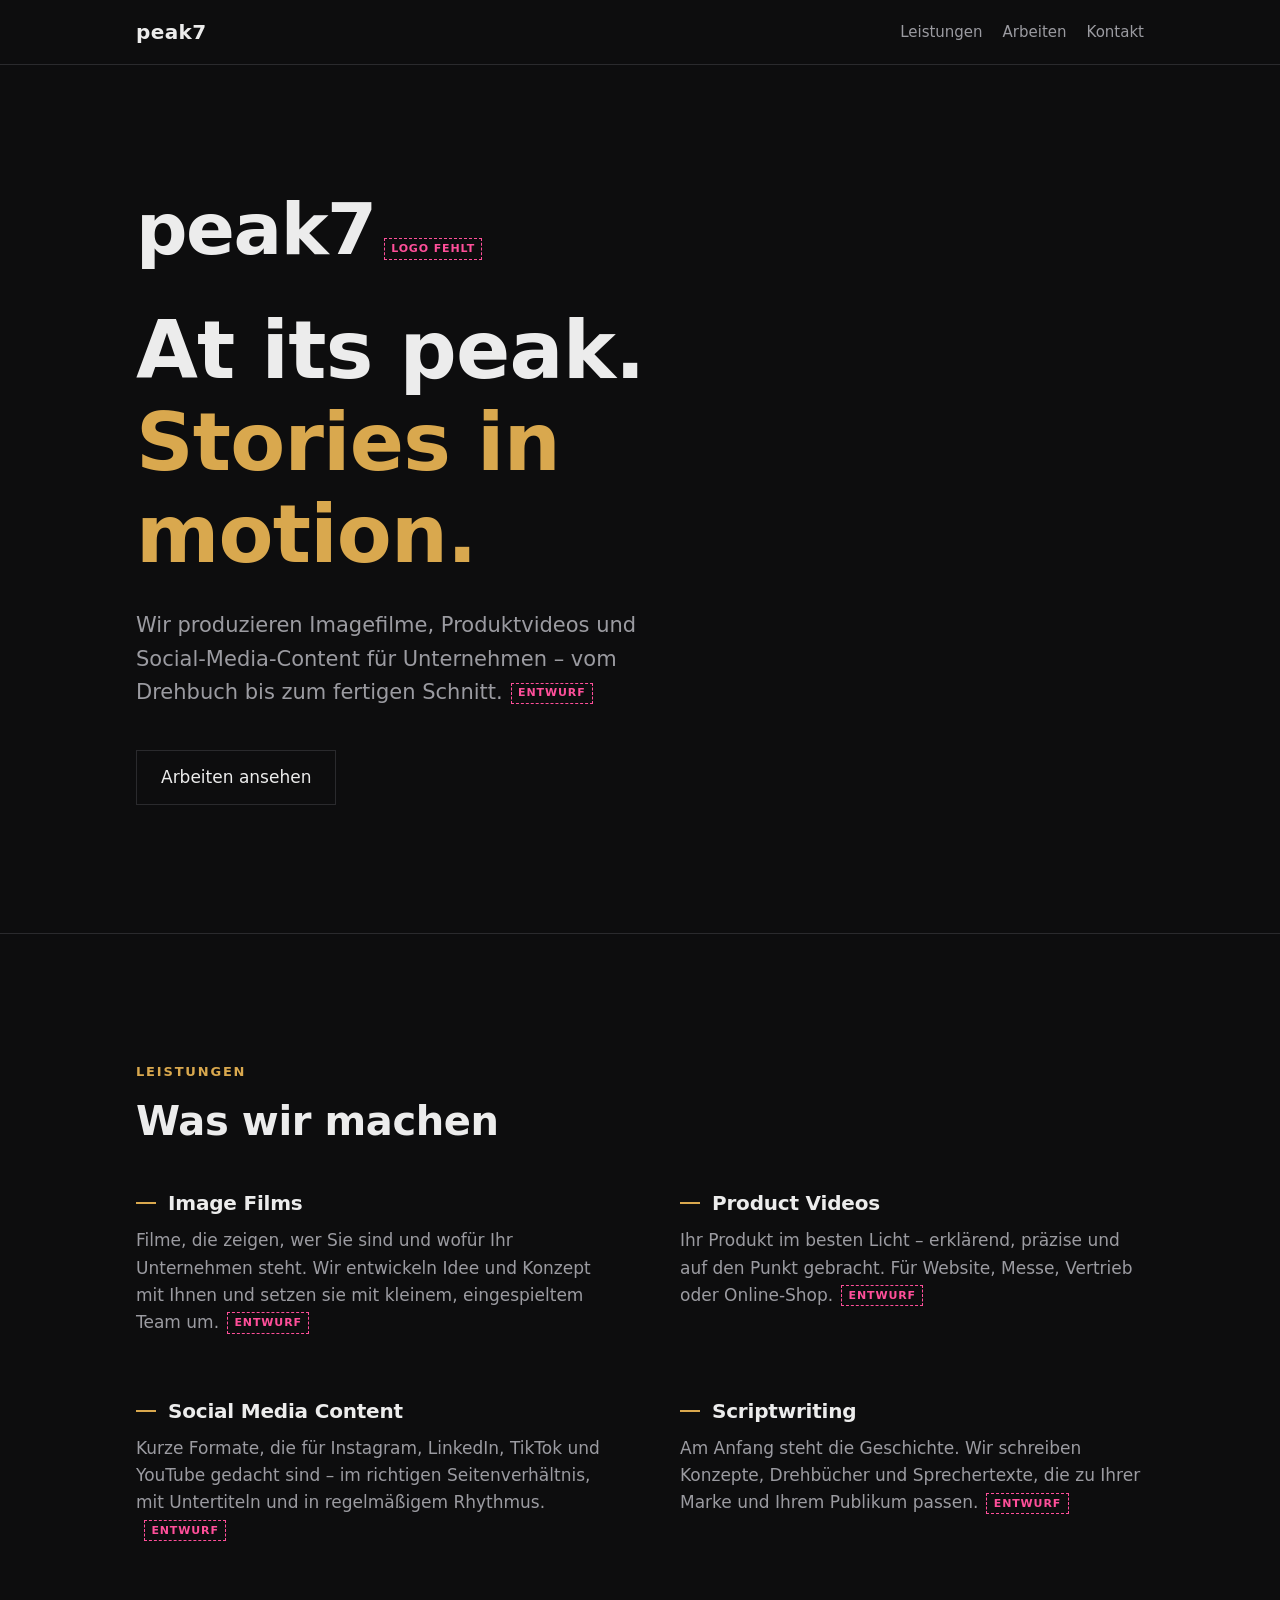
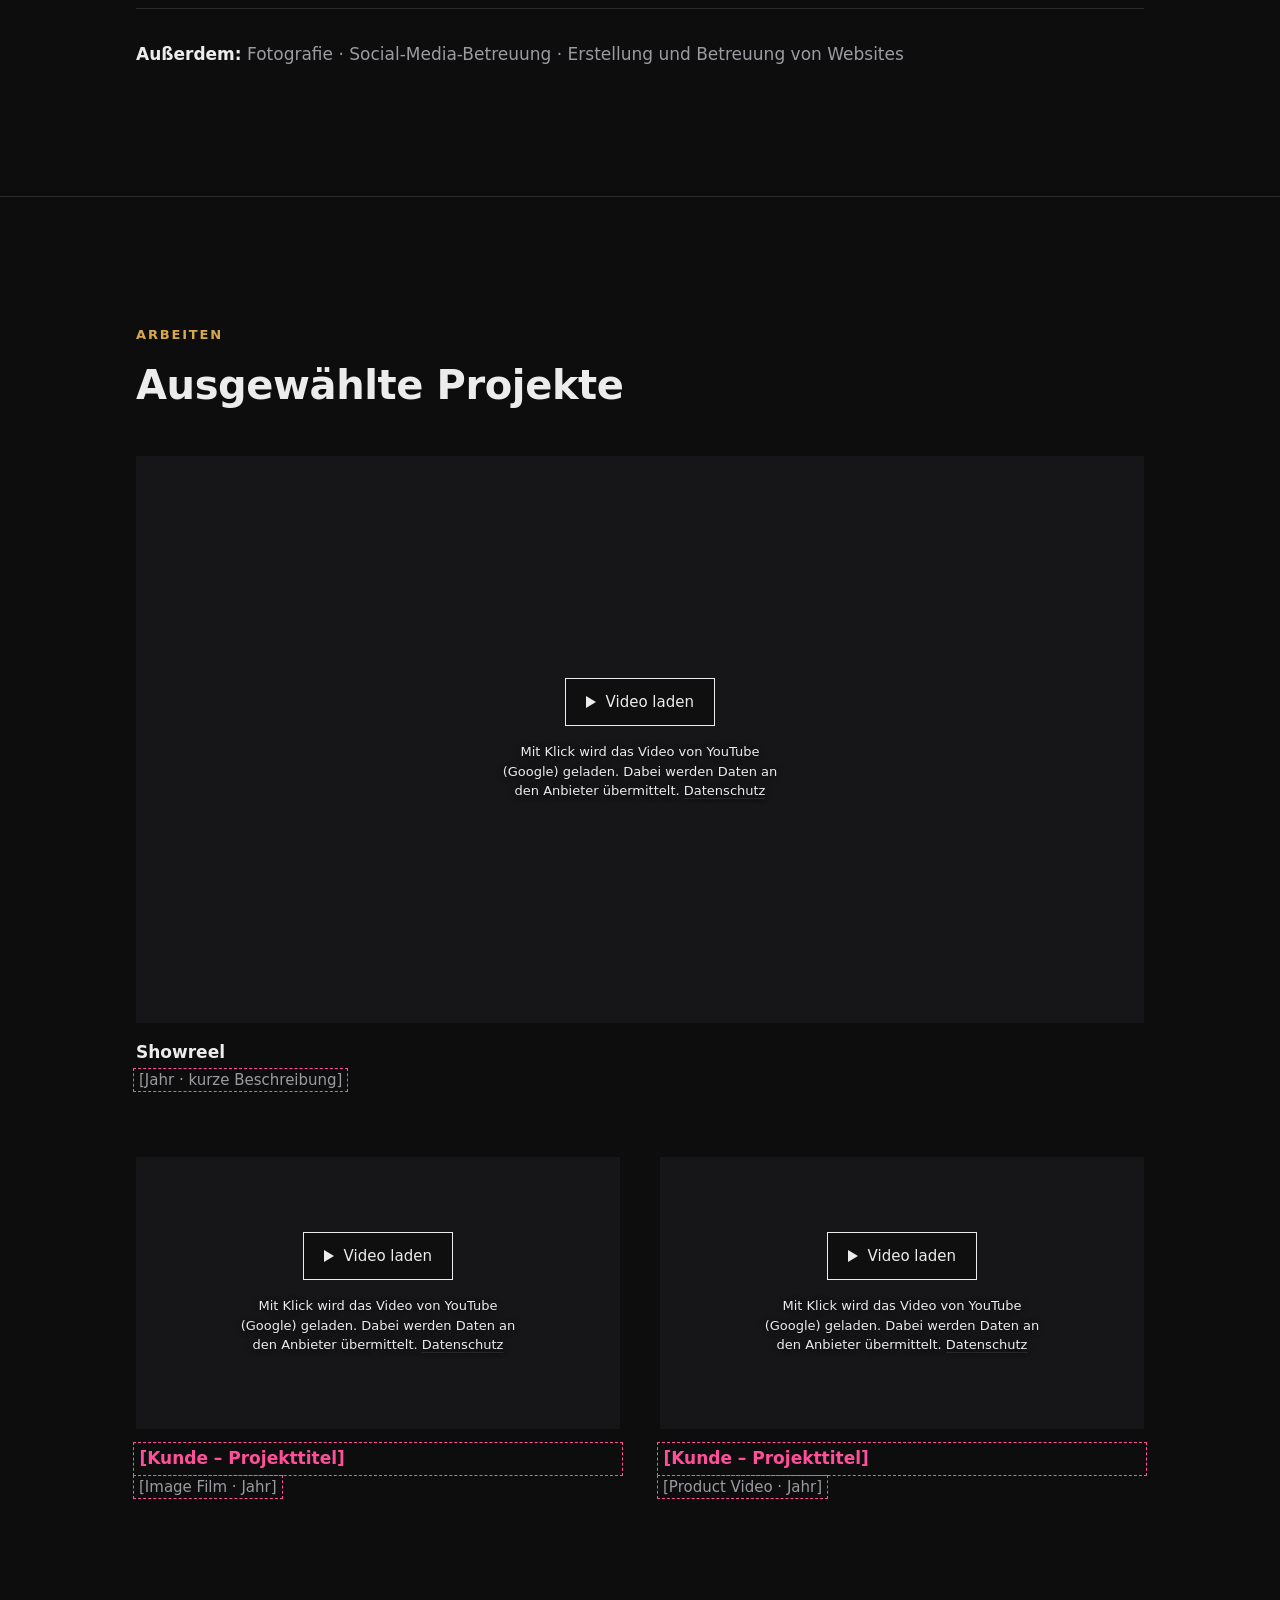
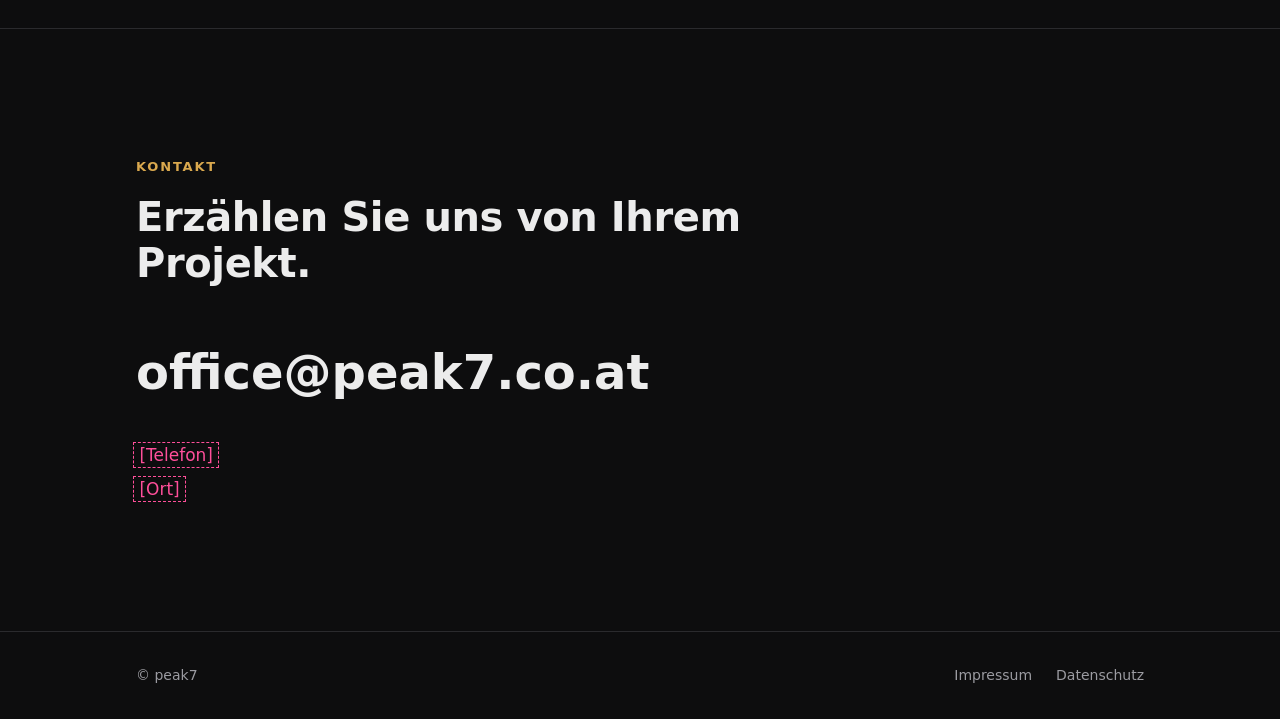
==== public/index.html @ b3eaf137 "Initiale Version der peak7-Website Statischer One-Pager (Hero, Leistungen, Arbeiten, Kontakt) mit Im" ====
<!doctype html>
<html lang="de-AT">
<head>
  <meta charset="utf-8">
  <meta name="viewport" content="width=device-width, initial-scale=1">
  <title>peak7 – Videoproduktion</title>
  <meta name="description" content="peak7 – Videoproduktion aus Österreich: Image Films, Product Videos, Social Media Content und Scriptwriting.">
  <link rel="icon" href="img/favicon.svg" type="image/svg+xml">
  <link rel="stylesheet" href="css/style.css">
  <script src="js/video.js" defer></script>
</head>
<body>
  <a class="skip" href="#inhalt">Zum Inhalt</a>

  <header class="site-header">
    <div class="wrap">
      <!-- Logo: sobald vorhanden, Text durch <img src="img/logo.svg" alt="peak7"> ersetzen -->
      <a class="wordmark" href="./">peak7</a>
      <nav class="nav" aria-label="Hauptnavigation">
        <a href="#leistungen">Leistungen</a>
        <a href="#arbeiten">Arbeiten</a>
        <a href="#kontakt">Kontakt</a>
      </nav>
    </div>
  </header>

  <main id="inhalt">

    <!-- 1. Hero -->
    <section class="hero">
      <div class="wrap">
        <div class="hero__logo">
          <!-- PLATZHALTER: <img src="img/logo.svg" alt="peak7" width="224" height="64"> -->
          <span class="hero__logo-text">peak7</span><span class="ph-tag">Logo fehlt</span>
        </div>
        <h1>At its peak. <span>Stories in motion.</span></h1>
        <p class="hero__lead">
          Wir produzieren Imagefilme, Produktvideos und Social-Media-Content für Unternehmen –
          vom Drehbuch bis zum fertigen Schnitt.<span class="ph-tag">Entwurf</span>
        </p>
        <a class="hero__cta" href="#arbeiten">Arbeiten ansehen</a>
      </div>
    </section>

    <!-- 2. Leistungen -->
    <section id="leistungen">
      <div class="wrap">
        <p class="eyebrow">Leistungen</p>
        <h2 class="section-title">Was wir machen</h2>

        <div class="services">
          <article class="service">
            <h3>Image Films</h3>
            <p>
              Filme, die zeigen, wer Sie sind und wofür Ihr Unternehmen steht. Wir entwickeln
              Idee und Konzept mit Ihnen und setzen sie mit kleinem, eingespieltem Team um.<span class="ph-tag">Entwurf</span>
            </p>
          </article>
          <article class="service">
            <h3>Product Videos</h3>
            <p>
              Ihr Produkt im besten Licht – erklärend, präzise und auf den Punkt gebracht.
              Für Website, Messe, Vertrieb oder Online-Shop.<span class="ph-tag">Entwurf</span>
            </p>
          </article>
          <article class="service">
            <h3>Social Media Content</h3>
            <p>
              Kurze Formate, die für Instagram, LinkedIn, TikTok und YouTube gedacht sind –
              im richtigen Seitenverhältnis, mit Untertiteln und in regelmäßigem Rhythmus.<span class="ph-tag">Entwurf</span>
            </p>
          </article>
          <article class="service">
            <h3>Scriptwriting</h3>
            <p>
              Am Anfang steht die Geschichte. Wir schreiben Konzepte, Drehbücher und Sprechertexte,
              die zu Ihrer Marke und Ihrem Publikum passen.<span class="ph-tag">Entwurf</span>
            </p>
          </article>
        </div>

        <p class="also">
          <strong>Außerdem:</strong> Fotografie · Social-Media-Betreuung · Erstellung und Betreuung von Websites
        </p>
      </div>
    </section>

    <!-- 3. Arbeiten
         Pro Video: data-provider="youtube" oder "vimeo", data-id = Video-ID.
         YouTube: https://www.youtube.com/watch?v=ID  → data-id="ID"
         Vimeo:   https://vimeo.com/123456789        → data-id="123456789"
                  nicht gelistet: vimeo.com/123456789/abcdef → zusätzlich data-hash="abcdef"
         Vorschaubild lokal ablegen (img/thumbs/…, 1280×720) und als <img> eintragen.
         Erst nach Klick auf „Video laden" wird eine Verbindung zu YouTube/Vimeo aufgebaut. -->
    <section id="arbeiten">
      <div class="wrap">
        <p class="eyebrow">Arbeiten</p>
        <h2 class="section-title">Ausgewählte Projekte</h2>

        <div class="works">
          <figure class="work">
            <div class="video" data-provider="youtube" data-id="" data-title="Showreel">
              <!-- <img src="img/thumbs/showreel.jpg" alt="" width="1280" height="720"> -->
            </div>
            <figcaption>
              <strong>Showreel</strong>
              <span class="ph">[Jahr · kurze Beschreibung]</span>
            </figcaption>
          </figure>

          <figure class="work">
            <div class="video" data-provider="youtube" data-id="" data-title="Projekt 2">
              <!-- <img src="img/thumbs/projekt-2.jpg" alt="" width="1280" height="720"> -->
            </div>
            <figcaption>
              <strong class="ph">[Kunde – Projekttitel]</strong>
              <span class="ph">[Image Film · Jahr]</span>
            </figcaption>
          </figure>

          <figure class="work">
            <div class="video" data-provider="youtube" data-id="" data-title="Projekt 3">
              <!-- <img src="img/thumbs/projekt-3.jpg" alt="" width="1280" height="720"> -->
            </div>
            <figcaption>
              <strong class="ph">[Kunde – Projekttitel]</strong>
              <span class="ph">[Product Video · Jahr]</span>
            </figcaption>
          </figure>
        </div>
      </div>
    </section>

    <!-- 4. Kontakt -->
    <section id="kontakt">
      <div class="wrap">
        <p class="eyebrow">Kontakt</p>
        <h2 class="section-title">Erzählen Sie uns von Ihrem Projekt.</h2>
        <a class="contact__mail" href="mailto:office@peak7.co.at">office@peak7.co.at</a>
        <ul class="contact__list">
          <!-- Telefon: href im Format tel:+43… ohne Leerzeichen -->
          <li><a class="ph" href="tel:">[Telefon]</a></li>
          <li><span class="ph">[Ort]</span></li>
        </ul>
      </div>
    </section>

  </main>

  <footer class="site-footer">
    <div class="wrap">
      <span>© peak7</span>
      <nav aria-label="Rechtliches">
        <a href="impressum.html">Impressum</a>
        <a href="datenschutz.html">Datenschutz</a>
      </nav>
    </div>
  </footer>
</body>
</html>
---- public/css/style.css ----
/* peak7 – Stylesheet
   Eine Datei, keine Abhängigkeiten. Farben und Abstände oben als Variablen. */

:root {
  --bg: #0d0d0e;
  --surface: #161618;
  --line: #2a2a2d;
  --text: #ececec;
  --muted: #9b9ba1;
  /* PLATZHALTER: Akzentfarbe aus dem Logo übernehmen, sobald es vorliegt */
  --accent: #d9a84e;
  /* Nur für Platzhalter – verschwindet, wenn alle ersetzt sind */
  --ph: #ff4f9a;

  --font: system-ui, -apple-system, "Segoe UI", Roboto, "Helvetica Neue", Arial, sans-serif;
  --wrap: 68rem;
  --gutter: 1.25rem;
  --section: 5rem;
}

@media (min-width: 48rem) {
  :root { --gutter: 2.5rem; --section: 8rem; }
}

*, *::before, *::after { box-sizing: border-box; }

html { -webkit-text-size-adjust: 100%; scroll-behavior: smooth; }
@media (prefers-reduced-motion: reduce) { html { scroll-behavior: auto; } }

body {
  margin: 0;
  background: var(--bg);
  color: var(--text);
  font-family: var(--font);
  font-size: 1.0625rem;
  line-height: 1.6;
}

img { max-width: 100%; height: auto; display: block; }

a { color: inherit; text-decoration-color: var(--line); text-underline-offset: 0.2em; transition: color .15s, text-decoration-color .15s; }
a:hover { color: var(--accent); text-decoration-color: var(--accent); }
a:focus-visible, button:focus-visible { outline: 2px solid var(--accent); outline-offset: 3px; }

h1, h2, h3 { line-height: 1.15; font-weight: 600; letter-spacing: -0.01em; margin: 0; }

.wrap { max-width: var(--wrap); margin: 0 auto; padding: 0 var(--gutter); }

.skip { position: absolute; left: -999px; }
.skip:focus { left: var(--gutter); top: 1rem; background: var(--bg); padding: .5rem 1rem; z-index: 10; }

/* ---------- Kopfzeile ---------- */

.site-header { border-bottom: 1px solid var(--line); }
.site-header .wrap { display: flex; align-items: center; justify-content: space-between; gap: 1rem; height: 4rem; }

.wordmark { font-weight: 700; font-size: 1.25rem; letter-spacing: 0.02em; text-decoration: none; }
.wordmark img { height: 1.75rem; width: auto; }

.nav { display: flex; gap: 1.25rem; font-size: .9375rem; }
.nav a { color: var(--muted); text-decoration: none; }
.nav a:hover { color: var(--text); }

/* ---------- Abschnitte ---------- */

section { padding: var(--section) 0; }
section + section { border-top: 1px solid var(--line); }

.eyebrow { color: var(--accent); font-size: .8125rem; font-weight: 600; letter-spacing: .14em; text-transform: uppercase; margin: 0 0 1rem; }
.section-title { font-size: clamp(1.75rem, 5vw, 2.5rem); margin-bottom: 3rem; max-width: 22ch; }

/* ---------- Hero ---------- */

.hero { min-height: calc(85svh - 4rem); display: flex; align-items: center; }
.hero .wrap { width: 100%; }
.hero__logo { margin-bottom: 2.5rem; }
.hero__logo img { width: min(14rem, 60vw); }
.hero__logo-text { font-size: clamp(2.5rem, 10vw, 4.5rem); font-weight: 800; letter-spacing: -.02em; line-height: 1; }
.hero h1 { font-size: clamp(2.25rem, 8vw, 5rem); font-weight: 600; max-width: 14ch; }
.hero h1 span { color: var(--accent); }
.hero__lead { color: var(--muted); font-size: clamp(1.0625rem, 2.5vw, 1.3125rem); max-width: 40ch; margin: 1.75rem 0 0; }
.hero__cta { display: inline-block; margin-top: 2.5rem; padding: .8rem 1.5rem; border: 1px solid var(--line); text-decoration: none; font-weight: 500; }
.hero__cta:hover { border-color: var(--accent); }

/* ---------- Leistungen ---------- */

.services { display: grid; gap: 2.75rem; }
@media (min-width: 48rem) { .services { grid-template-columns: 1fr 1fr; gap: 4rem 5rem; } }

.service h3 { font-size: 1.25rem; margin-bottom: .75rem; display: flex; align-items: baseline; gap: .75rem; }
.service h3::before { content: ""; flex: none; width: 1.25rem; height: 2px; background: var(--accent); transform: translateY(-.3em); }
.service p { color: var(--muted); margin: 0; max-width: 46ch; }

.also { margin: 4rem 0 0; padding-top: 2rem; border-top: 1px solid var(--line); color: var(--muted); }
.also strong { color: var(--text); font-weight: 600; }

/* ---------- Arbeiten / Videos ---------- */

.works { display: grid; gap: 3rem; }
@media (min-width: 48rem) { .works { grid-template-columns: 1fr 1fr; gap: 4rem 2.5rem; } }
/* Erstes Video (Showreel) über volle Breite */
@media (min-width: 48rem) { .works .work:first-child { grid-column: 1 / -1; } }

.work { margin: 0; }
.work figcaption { margin-top: 1rem; }
.work figcaption strong { display: block; font-weight: 600; }
.work figcaption span { color: var(--muted); font-size: .9375rem; }

.video { position: relative; aspect-ratio: 16 / 9; background: var(--surface); overflow: hidden; }
.video > img { position: absolute; inset: 0; width: 100%; height: 100%; object-fit: cover; opacity: .55; transition: opacity .2s; }
.video:hover > img { opacity: .4; }
.video iframe { position: absolute; inset: 0; width: 100%; height: 100%; border: 0; }

.video__consent {
  position: absolute; inset: 0;
  display: flex; flex-direction: column; align-items: center; justify-content: center; gap: 1rem;
  padding: 1.25rem; text-align: center;
}
.video__consent p { margin: 0; font-size: .8125rem; line-height: 1.5; color: var(--text); max-width: 34ch; text-shadow: 0 1px 6px rgba(0,0,0,.7); }

.video__load {
  display: inline-flex; align-items: center; gap: .6rem;
  font: inherit; font-size: .9375rem; font-weight: 500; color: var(--text);
  background: rgba(13,13,14,.75); border: 1px solid var(--text); padding: .7rem 1.25rem;
  cursor: pointer; transition: border-color .15s, color .15s;
}
.video__load::before { content: ""; border-style: solid; border-width: .4em 0 .4em .7em; border-color: transparent transparent transparent currentColor; }
.video__load:hover { border-color: var(--accent); color: var(--accent); }

/* ---------- Kontakt ---------- */

.contact__mail { display: inline-block; font-size: clamp(1.5rem, 6vw, 3rem); font-weight: 600; text-decoration: none; word-break: break-word; }
.contact__list { list-style: none; padding: 0; margin: 2rem 0 0; color: var(--muted); display: grid; gap: .4rem; }
.contact__list a { text-decoration: none; }

/* ---------- Fußzeile ---------- */

.site-footer { border-top: 1px solid var(--line); padding: 2rem 0; font-size: .875rem; color: var(--muted); }
.site-footer .wrap { display: flex; flex-wrap: wrap; justify-content: space-between; gap: 1rem; }
.site-footer nav { display: flex; gap: 1.5rem; }
.site-footer a { text-decoration: none; }

/* ---------- Rechtstexte (Impressum, Datenschutz) ---------- */

.legal { padding: 4rem 0 var(--section); }
.legal .wrap { max-width: 46rem; }
.legal h1 { font-size: clamp(2rem, 6vw, 2.75rem); margin-bottom: 2.5rem; }
.legal h2 { font-size: 1.25rem; margin: 2.75rem 0 .75rem; }
.legal h3 { font-size: 1.0625rem; margin: 1.75rem 0 .5rem; }
.legal p, .legal li { color: #cfcfd3; }
.legal dl { display: grid; gap: .25rem 1.5rem; margin: 0; }
.legal dt { color: var(--muted); font-size: .875rem; }
.legal dd { margin: 0 0 1rem; }
@media (min-width: 40rem) {
  .legal dl { grid-template-columns: 14rem 1fr; }
  .legal dd { margin: 0 0 .75rem; }
}
.legal .note { border-left: 2px solid var(--ph); padding: .75rem 1rem; background: var(--surface); font-size: .9375rem; }
.back { display: inline-block; margin-bottom: 2rem; color: var(--muted); text-decoration: none; font-size: .9375rem; }

/* ---------- Platzhalter ----------
   Alles mit class="ph" muss noch ersetzt werden.
   Suche im Code nach "ph" oder "PLATZHALTER". */

.ph {
  color: var(--ph);
  outline: 1px dashed var(--ph);
  outline-offset: 2px;
  padding: 0 .2em;
}
.ph-tag {
  display: inline-block; vertical-align: middle;
  font-size: .6875rem; font-weight: 600; letter-spacing: .08em; text-transform: uppercase;
  color: var(--ph); border: 1px dashed var(--ph); padding: .05rem .4rem; margin-left: .5rem;
}
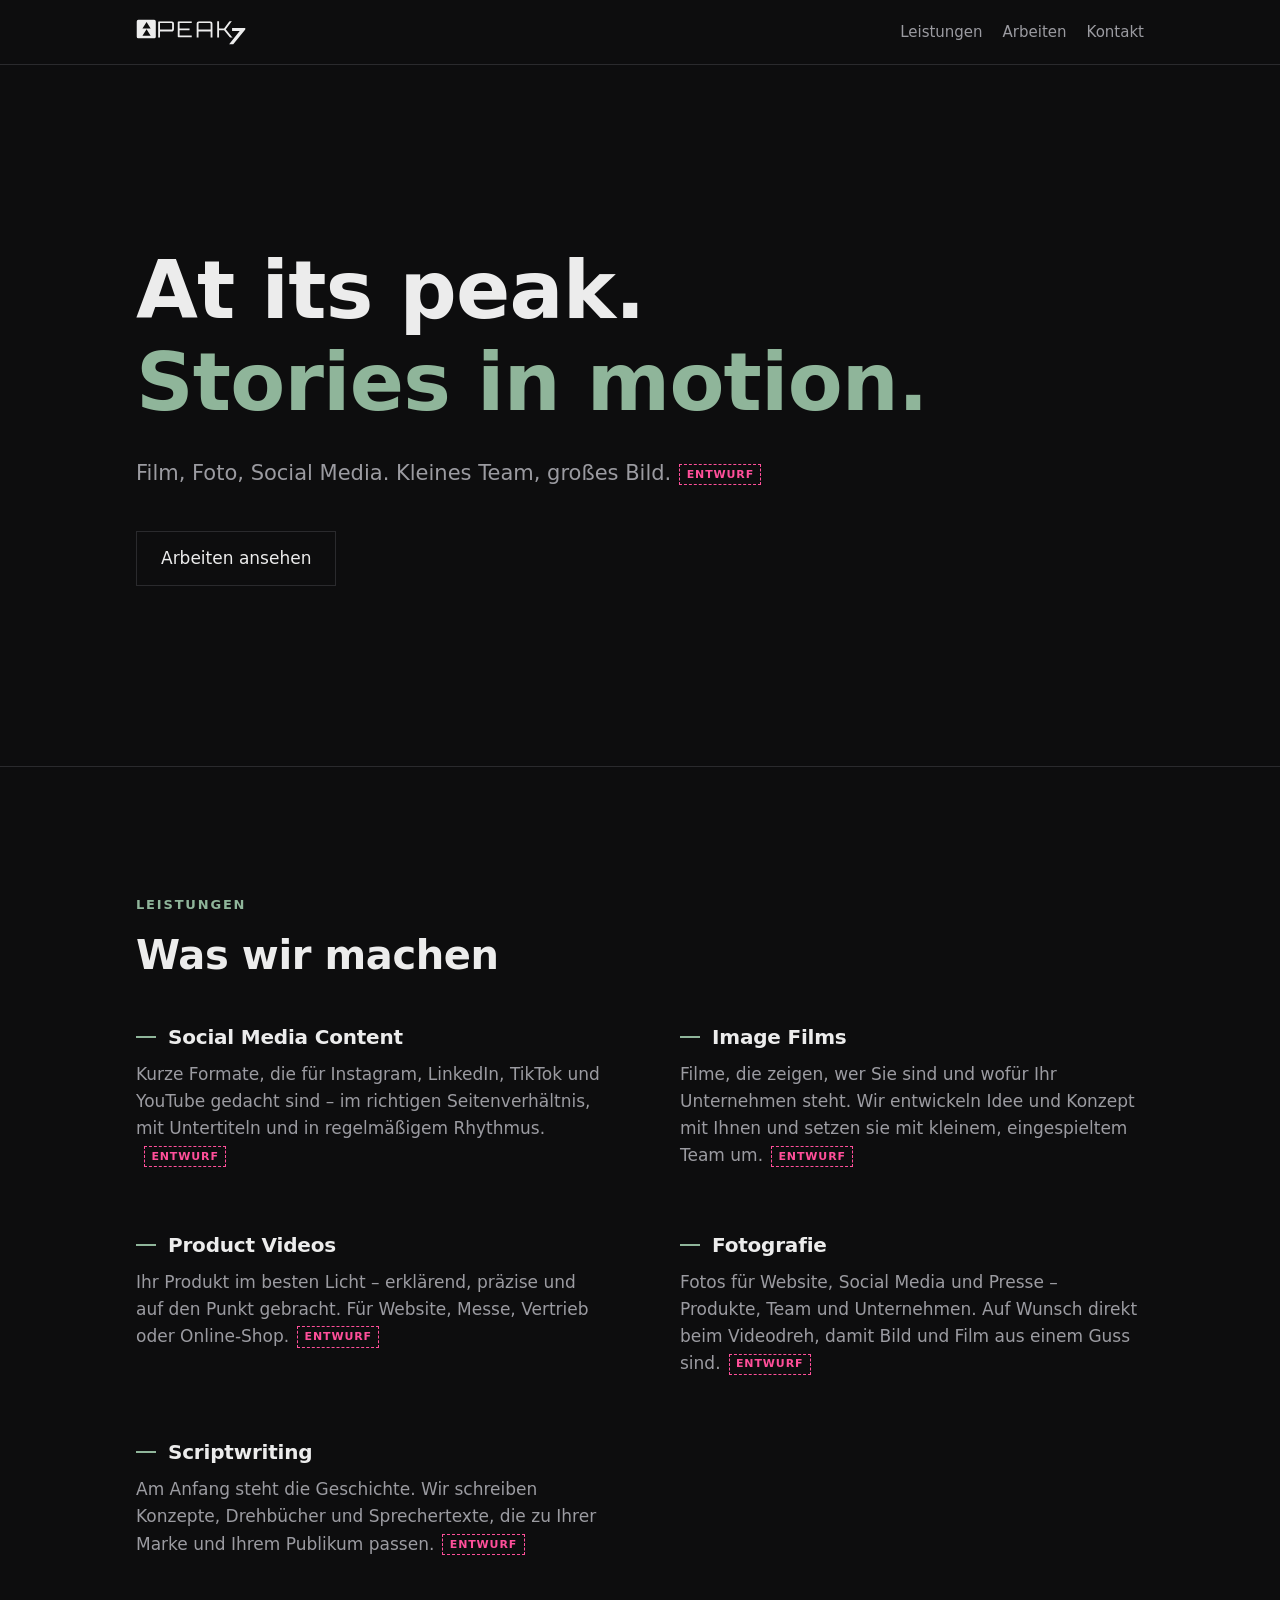
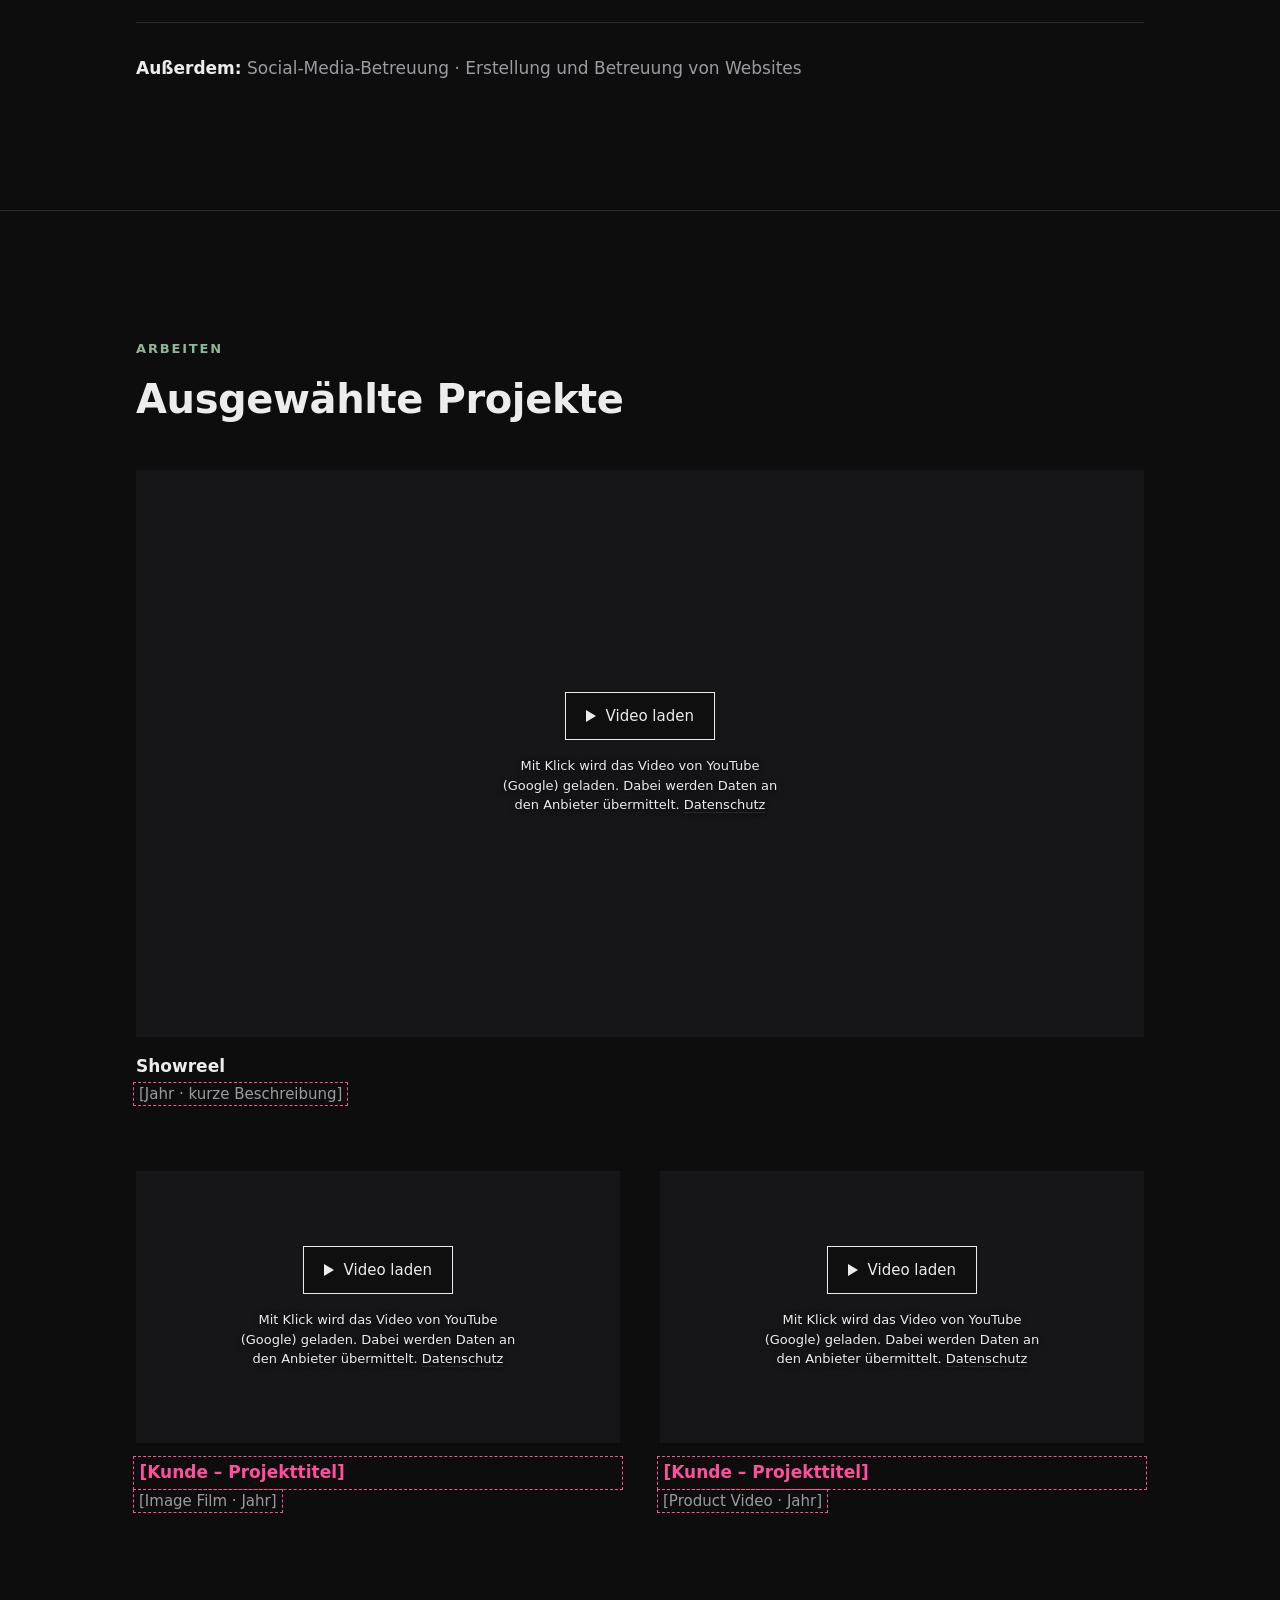
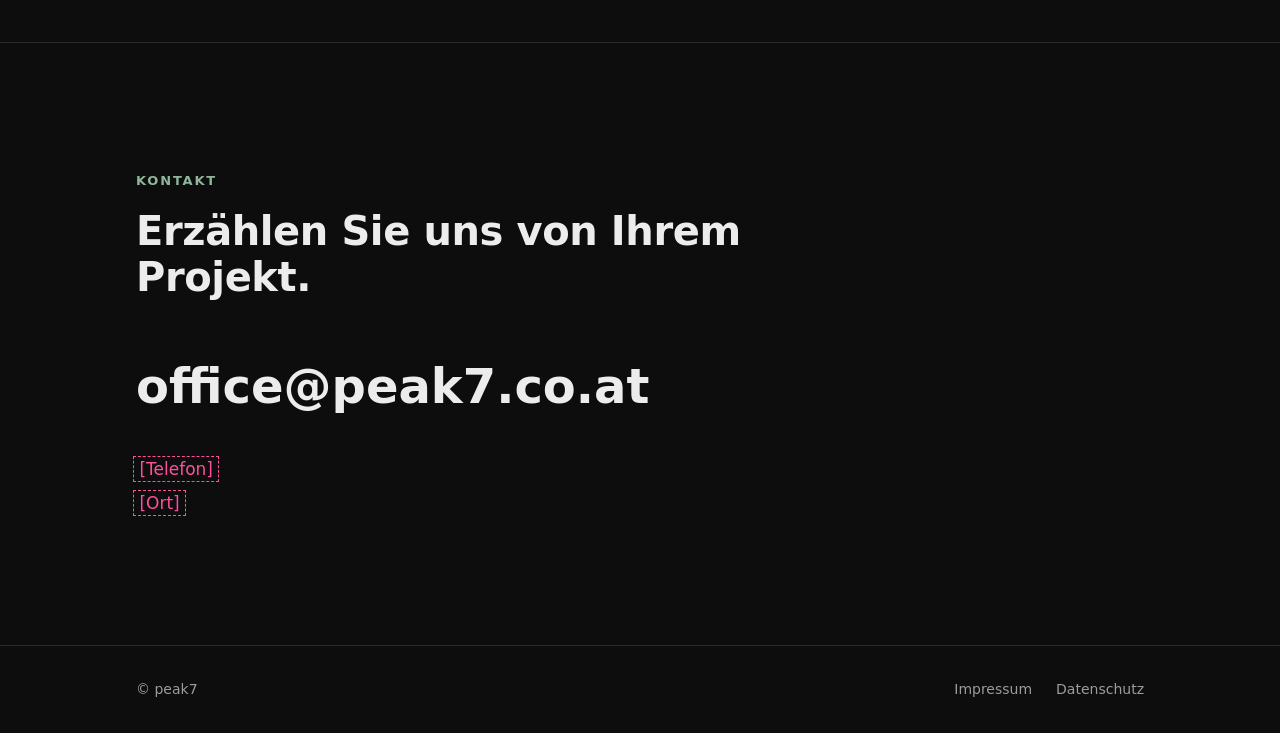
==== commit c75caf46: "Logo, Salbeigrün, neue Reihenfolge der Leistungen - Logo als SVG nachgebaut (hell, schwarz, Favicon)" ====
--- a/public/index.html
+++ b/public/index.html
@@ -3,8 +3,8 @@
 <head>
   <meta charset="utf-8">
   <meta name="viewport" content="width=device-width, initial-scale=1">
-  <title>peak7 – Videoproduktion</title>
-  <meta name="description" content="peak7 – Videoproduktion aus Österreich: Image Films, Product Videos, Social Media Content und Scriptwriting.">
+  <title>peak7 – Video und Fotografie</title>
+  <meta name="description" content="peak7 – Video und Fotografie aus Österreich: Social Media Content, Image Films, Product Videos, Fotografie und Scriptwriting.">
   <link rel="icon" href="img/favicon.svg" type="image/svg+xml">
   <link rel="stylesheet" href="css/style.css">
   <script src="js/video.js" defer></script>
@@ -14,8 +14,7 @@
 
   <header class="site-header">
     <div class="wrap">
-      <!-- Logo: sobald vorhanden, Text durch <img src="img/logo.svg" alt="peak7"> ersetzen -->
-      <a class="wordmark" href="./">peak7</a>
+      <a class="wordmark" href="./"><img src="img/logo.svg" alt="peak7" width="120" height="28"></a>
       <nav class="nav" aria-label="Hauptnavigation">
         <a href="#leistungen">Leistungen</a>
         <a href="#arbeiten">Arbeiten</a>
@@ -29,14 +28,9 @@
     <!-- 1. Hero -->
     <section class="hero">
       <div class="wrap">
-        <div class="hero__logo">
-          <!-- PLATZHALTER: <img src="img/logo.svg" alt="peak7" width="224" height="64"> -->
-          <span class="hero__logo-text">peak7</span><span class="ph-tag">Logo fehlt</span>
-        </div>
-        <h1>At its peak. <span>Stories in motion.</span></h1>
+        <h1>At its peak.<br><span>Stories in motion.</span></h1>
         <p class="hero__lead">
-          Wir produzieren Imagefilme, Produktvideos und Social-Media-Content für Unternehmen –
-          vom Drehbuch bis zum fertigen Schnitt.<span class="ph-tag">Entwurf</span>
+          Film, Foto, Social Media. Kleines Team, großes Bild.<span class="ph-tag">Entwurf</span>
         </p>
         <a class="hero__cta" href="#arbeiten">Arbeiten ansehen</a>
       </div>
@@ -49,6 +43,13 @@
         <h2 class="section-title">Was wir machen</h2>
 
         <div class="services">
+          <article class="service">
+            <h3>Social Media Content</h3>
+            <p>
+              Kurze Formate, die für Instagram, LinkedIn, TikTok und YouTube gedacht sind –
+              im richtigen Seitenverhältnis, mit Untertiteln und in regelmäßigem Rhythmus.<span class="ph-tag">Entwurf</span>
+            </p>
+          </article>
           <article class="service">
             <h3>Image Films</h3>
             <p>
@@ -64,10 +65,10 @@
             </p>
           </article>
           <article class="service">
-            <h3>Social Media Content</h3>
+            <h3>Fotografie</h3>
             <p>
-              Kurze Formate, die für Instagram, LinkedIn, TikTok und YouTube gedacht sind –
-              im richtigen Seitenverhältnis, mit Untertiteln und in regelmäßigem Rhythmus.<span class="ph-tag">Entwurf</span>
+              Fotos für Website, Social Media und Presse – Produkte, Team und Unternehmen.
+              Auf Wunsch direkt beim Videodreh, damit Bild und Film aus einem Guss sind.<span class="ph-tag">Entwurf</span>
             </p>
           </article>
           <article class="service">
@@ -80,7 +81,7 @@
         </div>
 
         <p class="also">
-          <strong>Außerdem:</strong> Fotografie · Social-Media-Betreuung · Erstellung und Betreuung von Websites
+          <strong>Außerdem:</strong> Social-Media-Betreuung · Erstellung und Betreuung von Websites
         </p>
       </div>
     </section>
--- a/public/css/style.css
+++ b/public/css/style.css
@@ -7,8 +7,8 @@
   --line: #2a2a2d;
   --text: #ececec;
   --muted: #9b9ba1;
-  /* PLATZHALTER: Akzentfarbe aus dem Logo übernehmen, sobald es vorliegt */
-  --accent: #d9a84e;
+  /* Akzentfarbe: Salbeigrün */
+  --accent: #8fb59a;
   /* Nur für Platzhalter – verschwindet, wenn alle ersetzt sind */
   --ph: #ff4f9a;
 
@@ -54,8 +54,9 @@
 .site-header { border-bottom: 1px solid var(--line); }
 .site-header .wrap { display: flex; align-items: center; justify-content: space-between; gap: 1rem; height: 4rem; }
 
-.wordmark { font-weight: 700; font-size: 1.25rem; letter-spacing: 0.02em; text-decoration: none; }
-.wordmark img { height: 1.75rem; width: auto; }
+.wordmark { display: block; text-decoration: none; transition: opacity .15s; }
+.wordmark:hover { opacity: .75; }
+.wordmark img { height: 1.6rem; width: auto; }
 
 .nav { display: flex; gap: 1.25rem; font-size: .9375rem; }
 .nav a { color: var(--muted); text-decoration: none; }
@@ -73,12 +74,9 @@
 
 .hero { min-height: calc(85svh - 4rem); display: flex; align-items: center; }
 .hero .wrap { width: 100%; }
-.hero__logo { margin-bottom: 2.5rem; }
-.hero__logo img { width: min(14rem, 60vw); }
-.hero__logo-text { font-size: clamp(2.5rem, 10vw, 4.5rem); font-weight: 800; letter-spacing: -.02em; line-height: 1; }
-.hero h1 { font-size: clamp(2.25rem, 8vw, 5rem); font-weight: 600; max-width: 14ch; }
+.hero h1 { font-size: clamp(1.875rem, 9.6vw, 5rem); font-weight: 600; }
 .hero h1 span { color: var(--accent); }
-.hero__lead { color: var(--muted); font-size: clamp(1.0625rem, 2.5vw, 1.3125rem); max-width: 40ch; margin: 1.75rem 0 0; }
+.hero__lead { color: var(--muted); font-size: clamp(1.0625rem, 2.5vw, 1.3125rem); max-width: 48ch; margin: 1.75rem 0 0; }
 .hero__cta { display: inline-block; margin-top: 2.5rem; padding: .8rem 1.5rem; border: 1px solid var(--line); text-decoration: none; font-weight: 500; }
 .hero__cta:hover { border-color: var(--accent); }
 
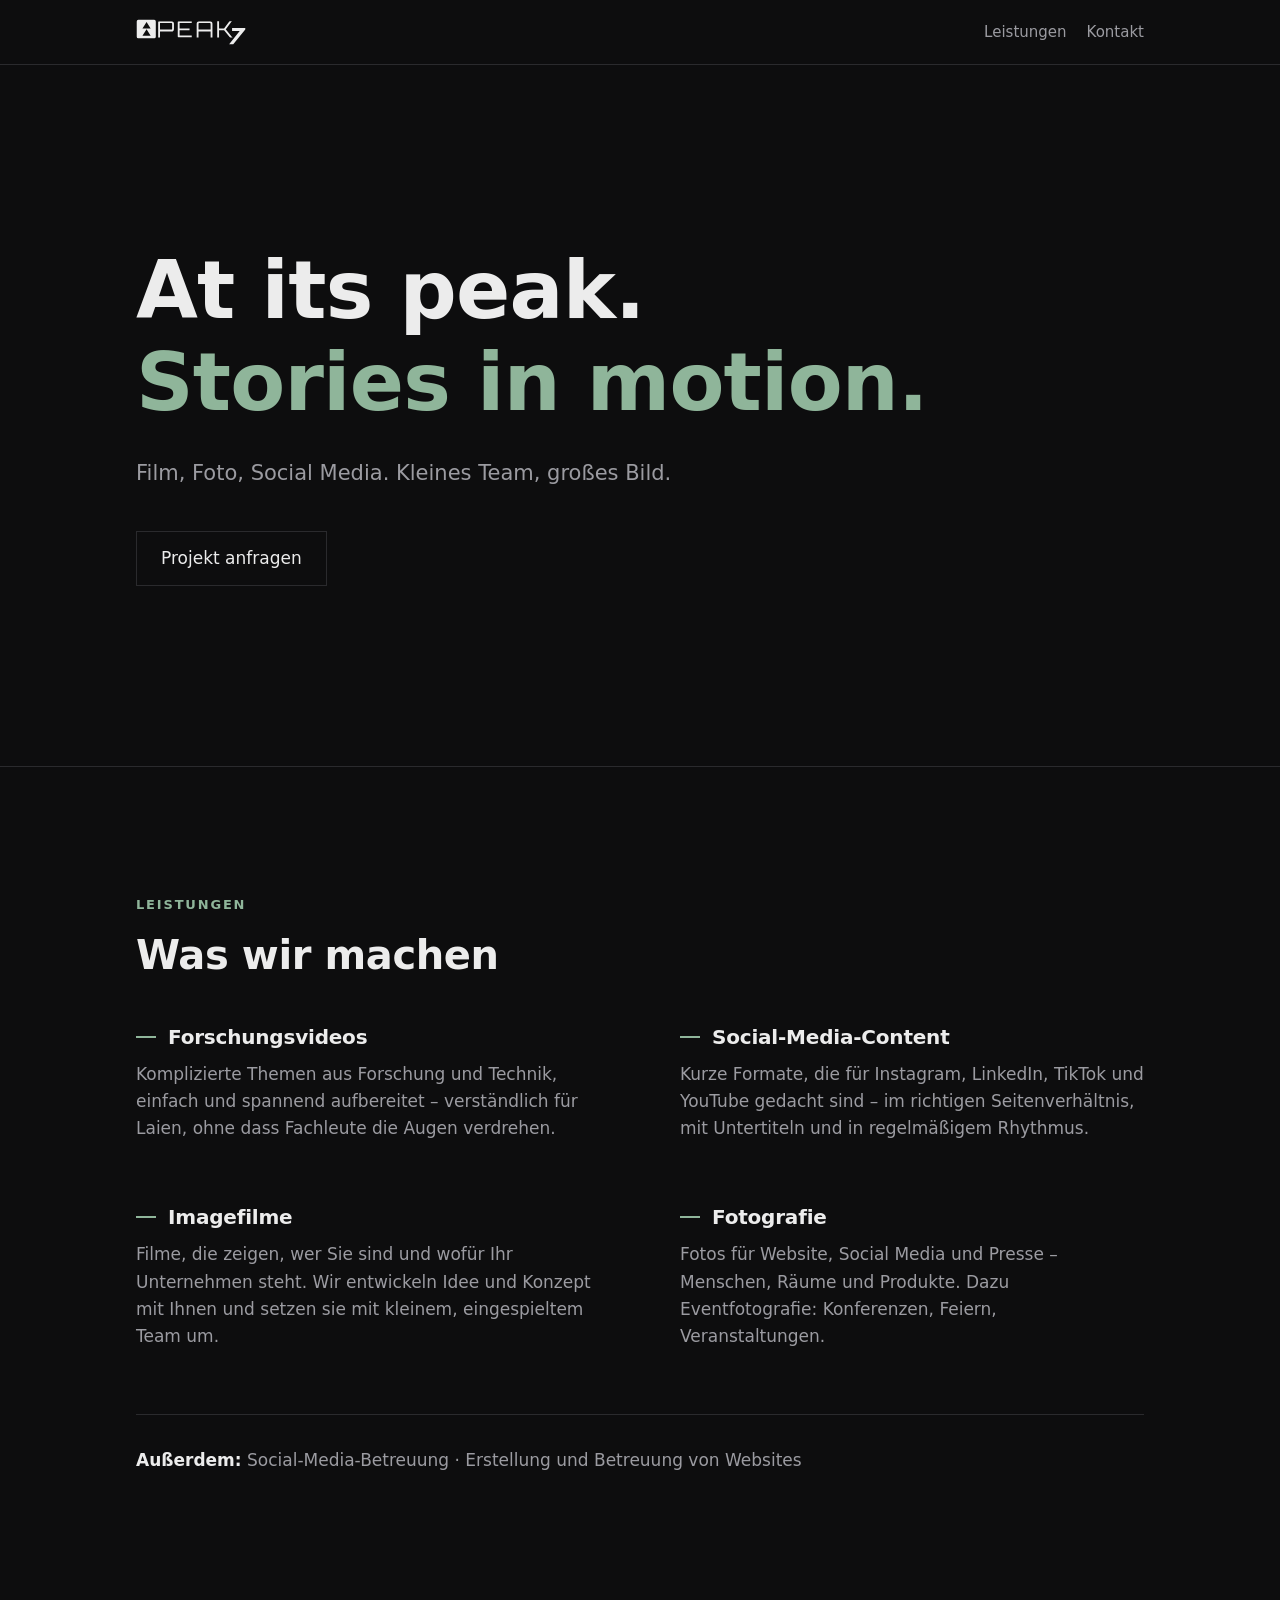
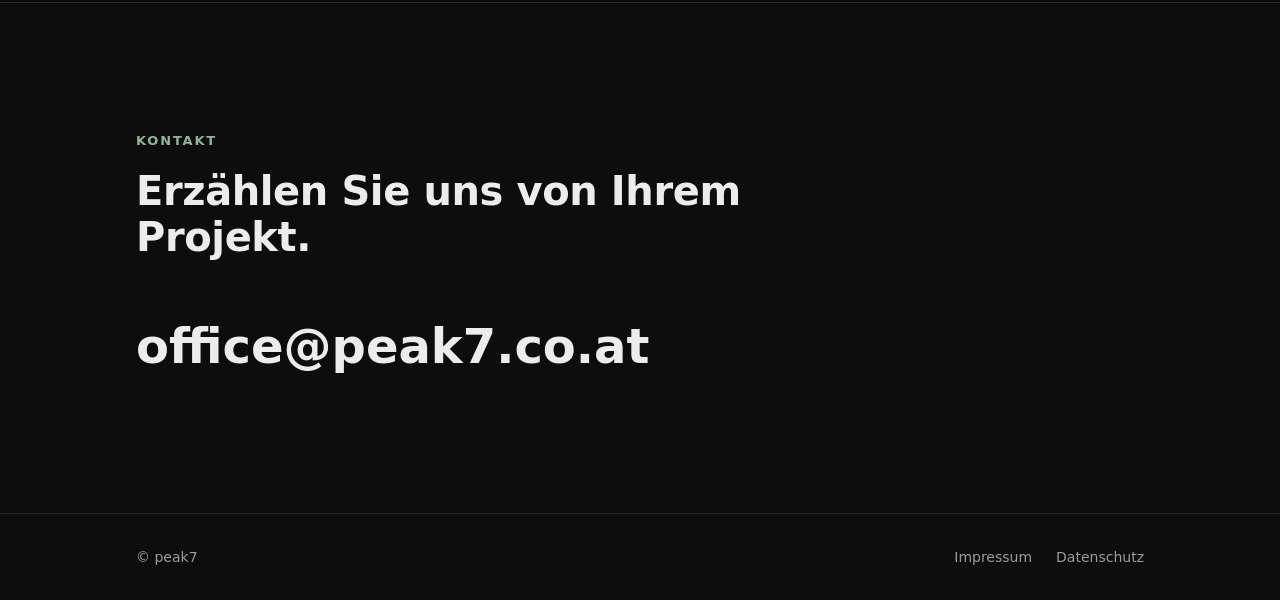
==== commit 2673bfa2: "Leistungen auf Deutsch, Impressum ausgefüllt, Unfertiges ausgeblendet - Leistungen: Forschungsvideos" ====
--- a/public/index.html
+++ b/public/index.html
@@ -4,7 +4,7 @@
   <meta charset="utf-8">
   <meta name="viewport" content="width=device-width, initial-scale=1">
   <title>peak7 – Video und Fotografie</title>
-  <meta name="description" content="peak7 – Video und Fotografie aus Österreich: Social Media Content, Image Films, Product Videos, Fotografie und Scriptwriting.">
+  <meta name="description" content="peak7 – Video und Fotografie aus Österreich: Forschungsvideos, Social-Media-Content, Imagefilme, Fotografie und Eventfotografie.">
   <link rel="icon" href="img/favicon.svg" type="image/svg+xml">
   <link rel="stylesheet" href="css/style.css">
   <script src="js/video.js" defer></script>
@@ -17,7 +17,7 @@
       <a class="wordmark" href="./"><img src="img/logo.svg" alt="peak7" width="120" height="28"></a>
       <nav class="nav" aria-label="Hauptnavigation">
         <a href="#leistungen">Leistungen</a>
-        <a href="#arbeiten">Arbeiten</a>
+        <a href="#arbeiten" hidden>Arbeiten</a>
         <a href="#kontakt">Kontakt</a>
       </nav>
     </div>
@@ -30,9 +30,9 @@
       <div class="wrap">
         <h1>At its peak.<br><span>Stories in motion.</span></h1>
         <p class="hero__lead">
-          Film, Foto, Social Media. Kleines Team, großes Bild.<span class="ph-tag">Entwurf</span>
+          Film, Foto, Social Media. Kleines Team, großes Bild.
         </p>
-        <a class="hero__cta" href="#arbeiten">Arbeiten ansehen</a>
+        <a class="hero__cta" href="#kontakt">Projekt anfragen</a>
       </div>
     </section>
 
@@ -44,38 +44,31 @@
 
         <div class="services">
           <article class="service">
-            <h3>Social Media Content</h3>
+            <h3>Forschungsvideos</h3>
             <p>
-              Kurze Formate, die für Instagram, LinkedIn, TikTok und YouTube gedacht sind –
-              im richtigen Seitenverhältnis, mit Untertiteln und in regelmäßigem Rhythmus.<span class="ph-tag">Entwurf</span>
+              Komplizierte Themen aus Forschung und Technik, einfach und spannend aufbereitet –
+              verständlich für Laien, ohne dass Fachleute die Augen verdrehen.
             </p>
           </article>
           <article class="service">
-            <h3>Image Films</h3>
+            <h3>Social-Media-Content</h3>
             <p>
-              Filme, die zeigen, wer Sie sind und wofür Ihr Unternehmen steht. Wir entwickeln
-              Idee und Konzept mit Ihnen und setzen sie mit kleinem, eingespieltem Team um.<span class="ph-tag">Entwurf</span>
+              Kurze Formate, die für Instagram, LinkedIn, TikTok und YouTube gedacht sind –
+              im richtigen Seitenverhältnis, mit Untertiteln und in regelmäßigem Rhythmus.
             </p>
           </article>
           <article class="service">
-            <h3>Product Videos</h3>
+            <h3>Imagefilme</h3>
             <p>
-              Ihr Produkt im besten Licht – erklärend, präzise und auf den Punkt gebracht.
-              Für Website, Messe, Vertrieb oder Online-Shop.<span class="ph-tag">Entwurf</span>
+              Filme, die zeigen, wer Sie sind und wofür Ihr Unternehmen steht. Wir entwickeln
+              Idee und Konzept mit Ihnen und setzen sie mit kleinem, eingespieltem Team um.
             </p>
           </article>
           <article class="service">
             <h3>Fotografie</h3>
             <p>
-              Fotos für Website, Social Media und Presse – Produkte, Team und Unternehmen.
-              Auf Wunsch direkt beim Videodreh, damit Bild und Film aus einem Guss sind.<span class="ph-tag">Entwurf</span>
-            </p>
-          </article>
-          <article class="service">
-            <h3>Scriptwriting</h3>
-            <p>
-              Am Anfang steht die Geschichte. Wir schreiben Konzepte, Drehbücher und Sprechertexte,
-              die zu Ihrer Marke und Ihrem Publikum passen.<span class="ph-tag">Entwurf</span>
+              Fotos für Website, Social Media und Presse – Menschen, Räume und Produkte.
+              Dazu Eventfotografie: Konferenzen, Feiern, Veranstaltungen.
             </p>
           </article>
         </div>
@@ -92,8 +85,9 @@
          Vimeo:   https://vimeo.com/123456789        → data-id="123456789"
                   nicht gelistet: vimeo.com/123456789/abcdef → zusätzlich data-hash="abcdef"
          Vorschaubild lokal ablegen (img/thumbs/…, 1280×720) und als <img> eintragen.
-         Erst nach Klick auf „Video laden" wird eine Verbindung zu YouTube/Vimeo aufgebaut. -->
-    <section id="arbeiten">
+         Erst nach Klick auf „Video laden" wird eine Verbindung zu YouTube/Vimeo aufgebaut.
+         AUSGEBLENDET bis die Videos da sind: „hidden" hier und beim Menüpunkt oben entfernen. -->
+    <section id="arbeiten" hidden>
       <div class="wrap">
         <p class="eyebrow">Arbeiten</p>
         <h2 class="section-title">Ausgewählte Projekte</h2>
@@ -115,7 +109,7 @@
             </div>
             <figcaption>
               <strong class="ph">[Kunde – Projekttitel]</strong>
-              <span class="ph">[Image Film · Jahr]</span>
+              <span class="ph">[Imagefilm · Jahr]</span>
             </figcaption>
           </figure>
 
@@ -125,7 +119,7 @@
             </div>
             <figcaption>
               <strong class="ph">[Kunde – Projekttitel]</strong>
-              <span class="ph">[Product Video · Jahr]</span>
+              <span class="ph">[Forschungsvideo · Jahr]</span>
             </figcaption>
           </figure>
         </div>
@@ -138,8 +132,9 @@
         <p class="eyebrow">Kontakt</p>
         <h2 class="section-title">Erzählen Sie uns von Ihrem Projekt.</h2>
         <a class="contact__mail" href="mailto:office@peak7.co.at">office@peak7.co.at</a>
-        <ul class="contact__list">
-          <!-- Telefon: href im Format tel:+43… ohne Leerzeichen -->
+        <!-- AUSGEBLENDET bis Telefon und Ort feststehen: „hidden" entfernen.
+             Telefon: href im Format tel:+43… ohne Leerzeichen -->
+        <ul class="contact__list" hidden>
           <li><a class="ph" href="tel:">[Telefon]</a></li>
           <li><span class="ph">[Ort]</span></li>
         </ul>
--- a/public/css/style.css
+++ b/public/css/style.css
@@ -37,6 +37,9 @@
 }
 
 img { max-width: 100%; height: auto; display: block; }
+
+/* „hidden" blendet noch unfertige Teile aus – auch wenn sie sonst ein display haben */
+[hidden] { display: none !important; }
 
 a { color: inherit; text-decoration-color: var(--line); text-underline-offset: 0.2em; transition: color .15s, text-decoration-color .15s; }
 a:hover { color: var(--accent); text-decoration-color: var(--accent); }
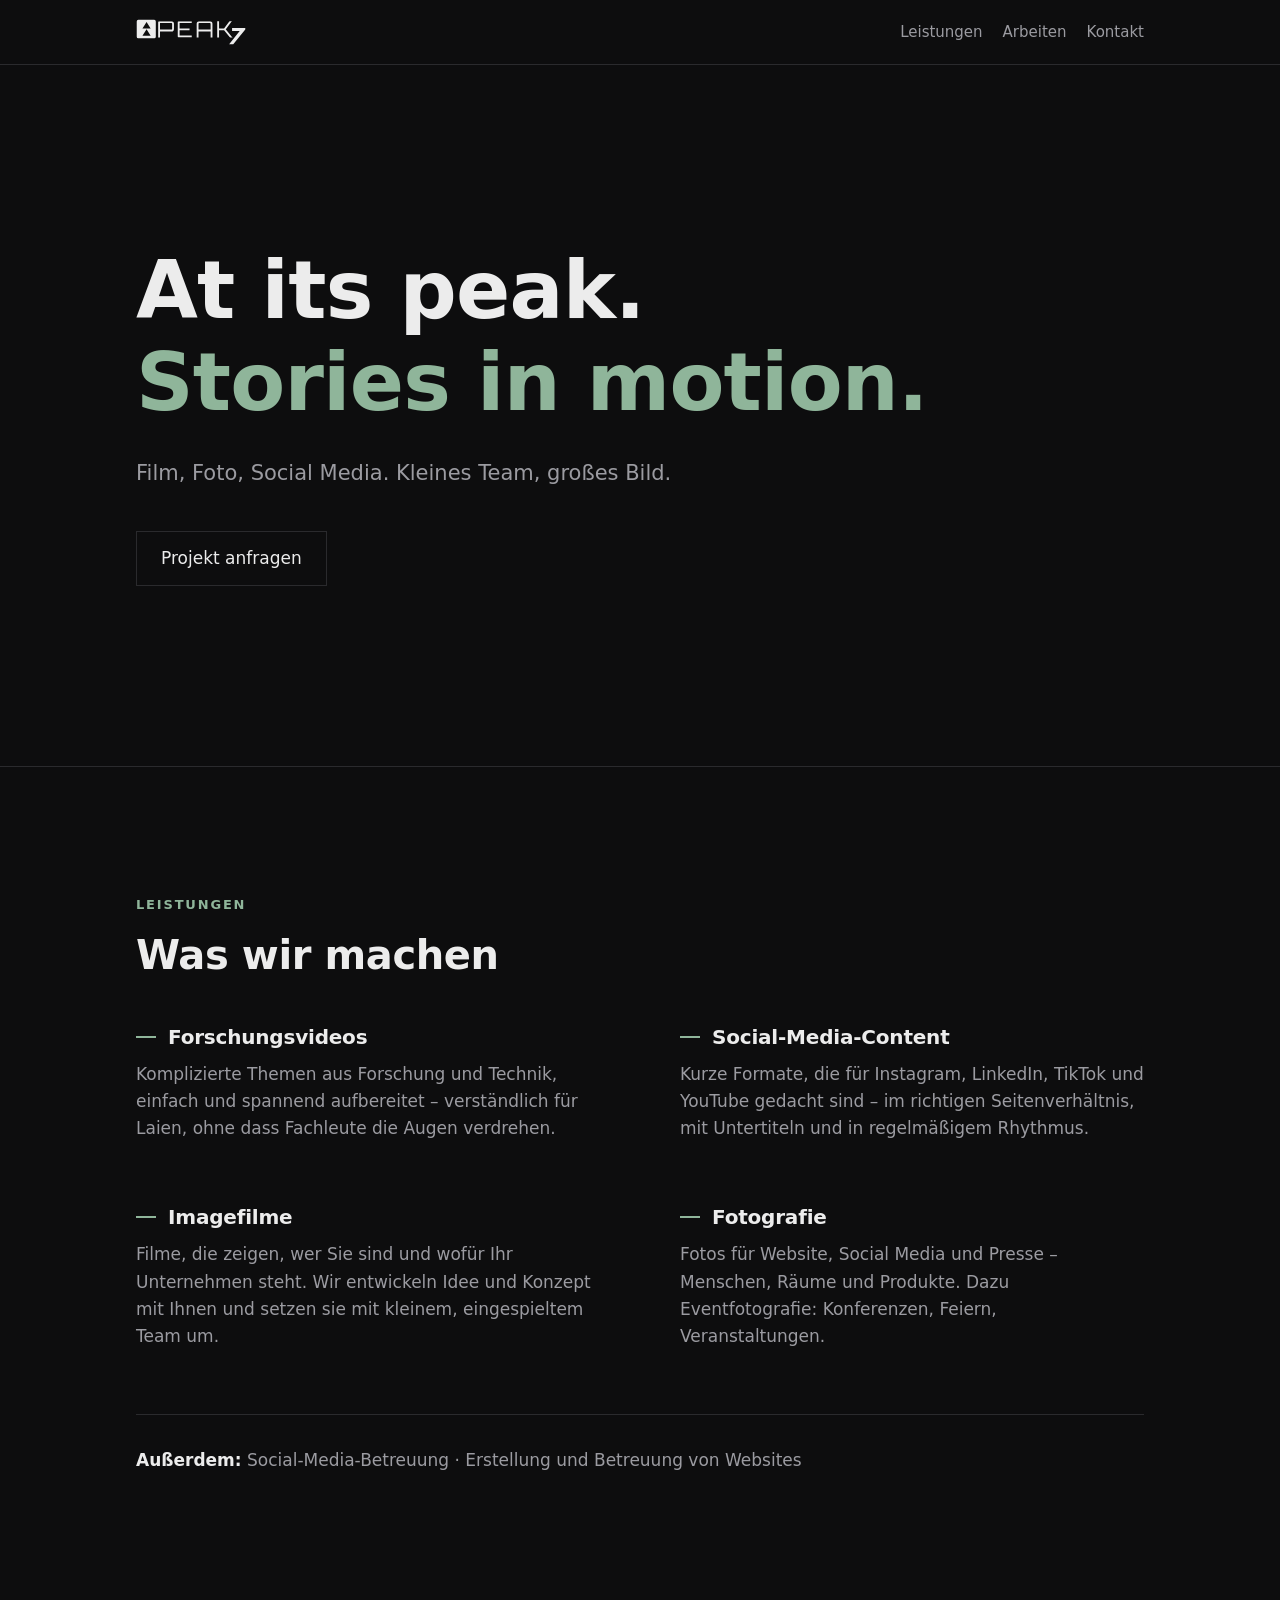
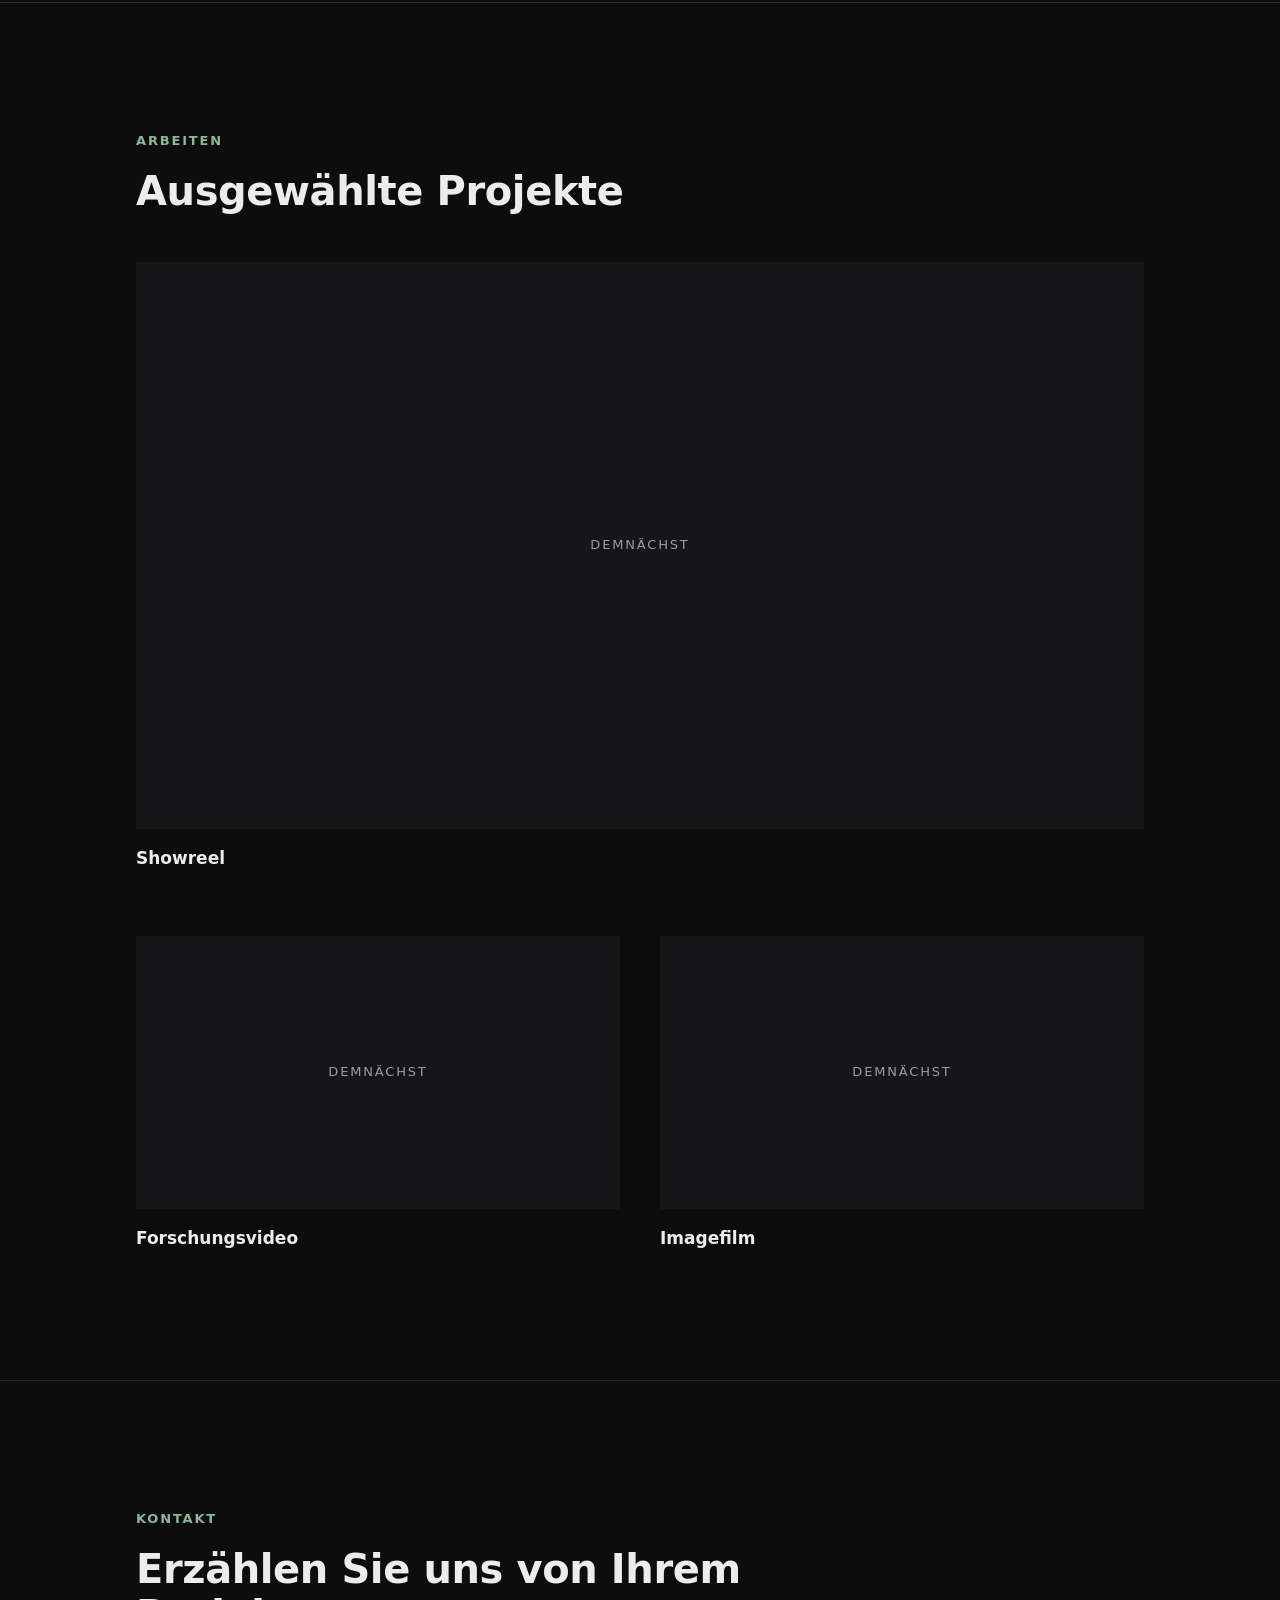
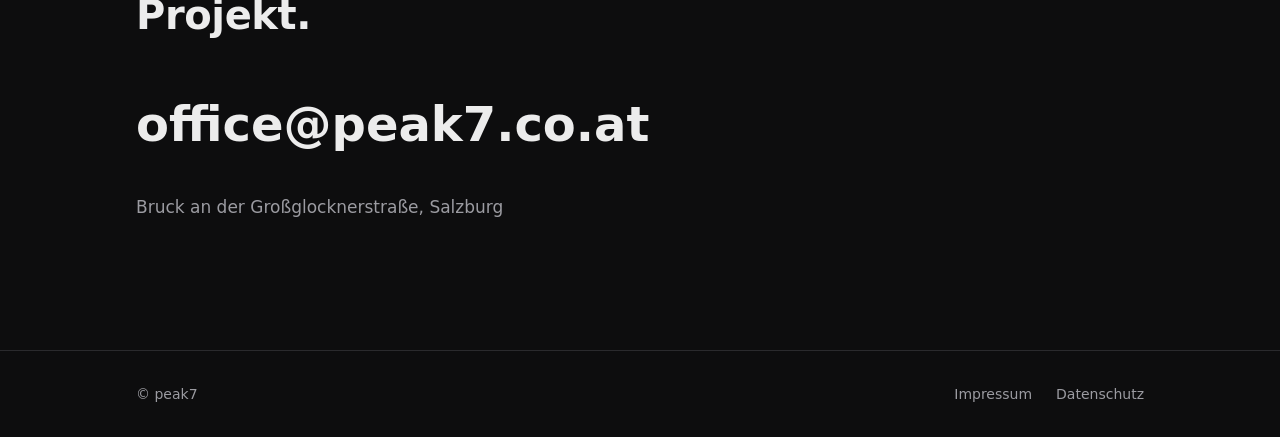
==== commit 7b783c06: "Arbeiten wieder eingeblendet mit „Demnächst"-Kacheln, Ort im Kontakt Videokacheln ohne Video-ID zeig" ====
--- a/public/index.html
+++ b/public/index.html
@@ -17,7 +17,7 @@
       <a class="wordmark" href="./"><img src="img/logo.svg" alt="peak7" width="120" height="28"></a>
       <nav class="nav" aria-label="Hauptnavigation">
         <a href="#leistungen">Leistungen</a>
-        <a href="#arbeiten" hidden>Arbeiten</a>
+        <a href="#arbeiten">Arbeiten</a>
         <a href="#kontakt">Kontakt</a>
       </nav>
     </div>
@@ -86,8 +86,8 @@
                   nicht gelistet: vimeo.com/123456789/abcdef → zusätzlich data-hash="abcdef"
          Vorschaubild lokal ablegen (img/thumbs/…, 1280×720) und als <img> eintragen.
          Erst nach Klick auf „Video laden" wird eine Verbindung zu YouTube/Vimeo aufgebaut.
-         AUSGEBLENDET bis die Videos da sind: „hidden" hier und beim Menüpunkt oben entfernen. -->
-    <section id="arbeiten" hidden>
+         Solange data-id leer ist, zeigt die Kachel „Demnächst" statt des Abspielknopfs. -->
+    <section id="arbeiten">
       <div class="wrap">
         <p class="eyebrow">Arbeiten</p>
         <h2 class="section-title">Ausgewählte Projekte</h2>
@@ -99,27 +99,26 @@
             </div>
             <figcaption>
               <strong>Showreel</strong>
-              <span class="ph">[Jahr · kurze Beschreibung]</span>
             </figcaption>
           </figure>
 
           <figure class="work">
-            <div class="video" data-provider="youtube" data-id="" data-title="Projekt 2">
+            <div class="video" data-provider="youtube" data-id="" data-title="Forschungsvideo">
               <!-- <img src="img/thumbs/projekt-2.jpg" alt="" width="1280" height="720"> -->
             </div>
             <figcaption>
-              <strong class="ph">[Kunde – Projekttitel]</strong>
-              <span class="ph">[Imagefilm · Jahr]</span>
+              <!-- Titel: Kunde – Projekttitel; darunter <span>Forschungsvideo · Jahr</span> -->
+              <strong>Forschungsvideo</strong>
             </figcaption>
           </figure>
 
           <figure class="work">
-            <div class="video" data-provider="youtube" data-id="" data-title="Projekt 3">
+            <div class="video" data-provider="youtube" data-id="" data-title="Imagefilm">
               <!-- <img src="img/thumbs/projekt-3.jpg" alt="" width="1280" height="720"> -->
             </div>
             <figcaption>
-              <strong class="ph">[Kunde – Projekttitel]</strong>
-              <span class="ph">[Forschungsvideo · Jahr]</span>
+              <!-- Titel: Kunde – Projekttitel; darunter <span>Imagefilm · Jahr</span> -->
+              <strong>Imagefilm</strong>
             </figcaption>
           </figure>
         </div>
@@ -132,11 +131,10 @@
         <p class="eyebrow">Kontakt</p>
         <h2 class="section-title">Erzählen Sie uns von Ihrem Projekt.</h2>
         <a class="contact__mail" href="mailto:office@peak7.co.at">office@peak7.co.at</a>
-        <!-- AUSGEBLENDET bis Telefon und Ort feststehen: „hidden" entfernen.
-             Telefon: href im Format tel:+43… ohne Leerzeichen -->
-        <ul class="contact__list" hidden>
-          <li><a class="ph" href="tel:">[Telefon]</a></li>
-          <li><span class="ph">[Ort]</span></li>
+        <ul class="contact__list">
+          <!-- Telefon AUSGEBLENDET: Nummer eintragen (href im Format tel:+43… ohne Leerzeichen) und „hidden" entfernen -->
+          <li hidden><a href="tel:">Telefon</a></li>
+          <li>Bruck an der Großglocknerstraße, Salzburg</li>
         </ul>
       </div>
     </section>
--- a/public/css/style.css
+++ b/public/css/style.css
@@ -128,6 +128,12 @@
 .video__load::before { content: ""; border-style: solid; border-width: .4em 0 .4em .7em; border-color: transparent transparent transparent currentColor; }
 .video__load:hover { border-color: var(--accent); color: var(--accent); }
 
+.video__soon {
+  position: absolute; inset: 0; margin: 0;
+  display: flex; align-items: center; justify-content: center;
+  color: var(--muted); font-size: .8125rem; letter-spacing: .14em; text-transform: uppercase;
+}
+
 /* ---------- Kontakt ---------- */
 
 .contact__mail { display: inline-block; font-size: clamp(1.5rem, 6vw, 3rem); font-weight: 600; text-decoration: none; word-break: break-word; }
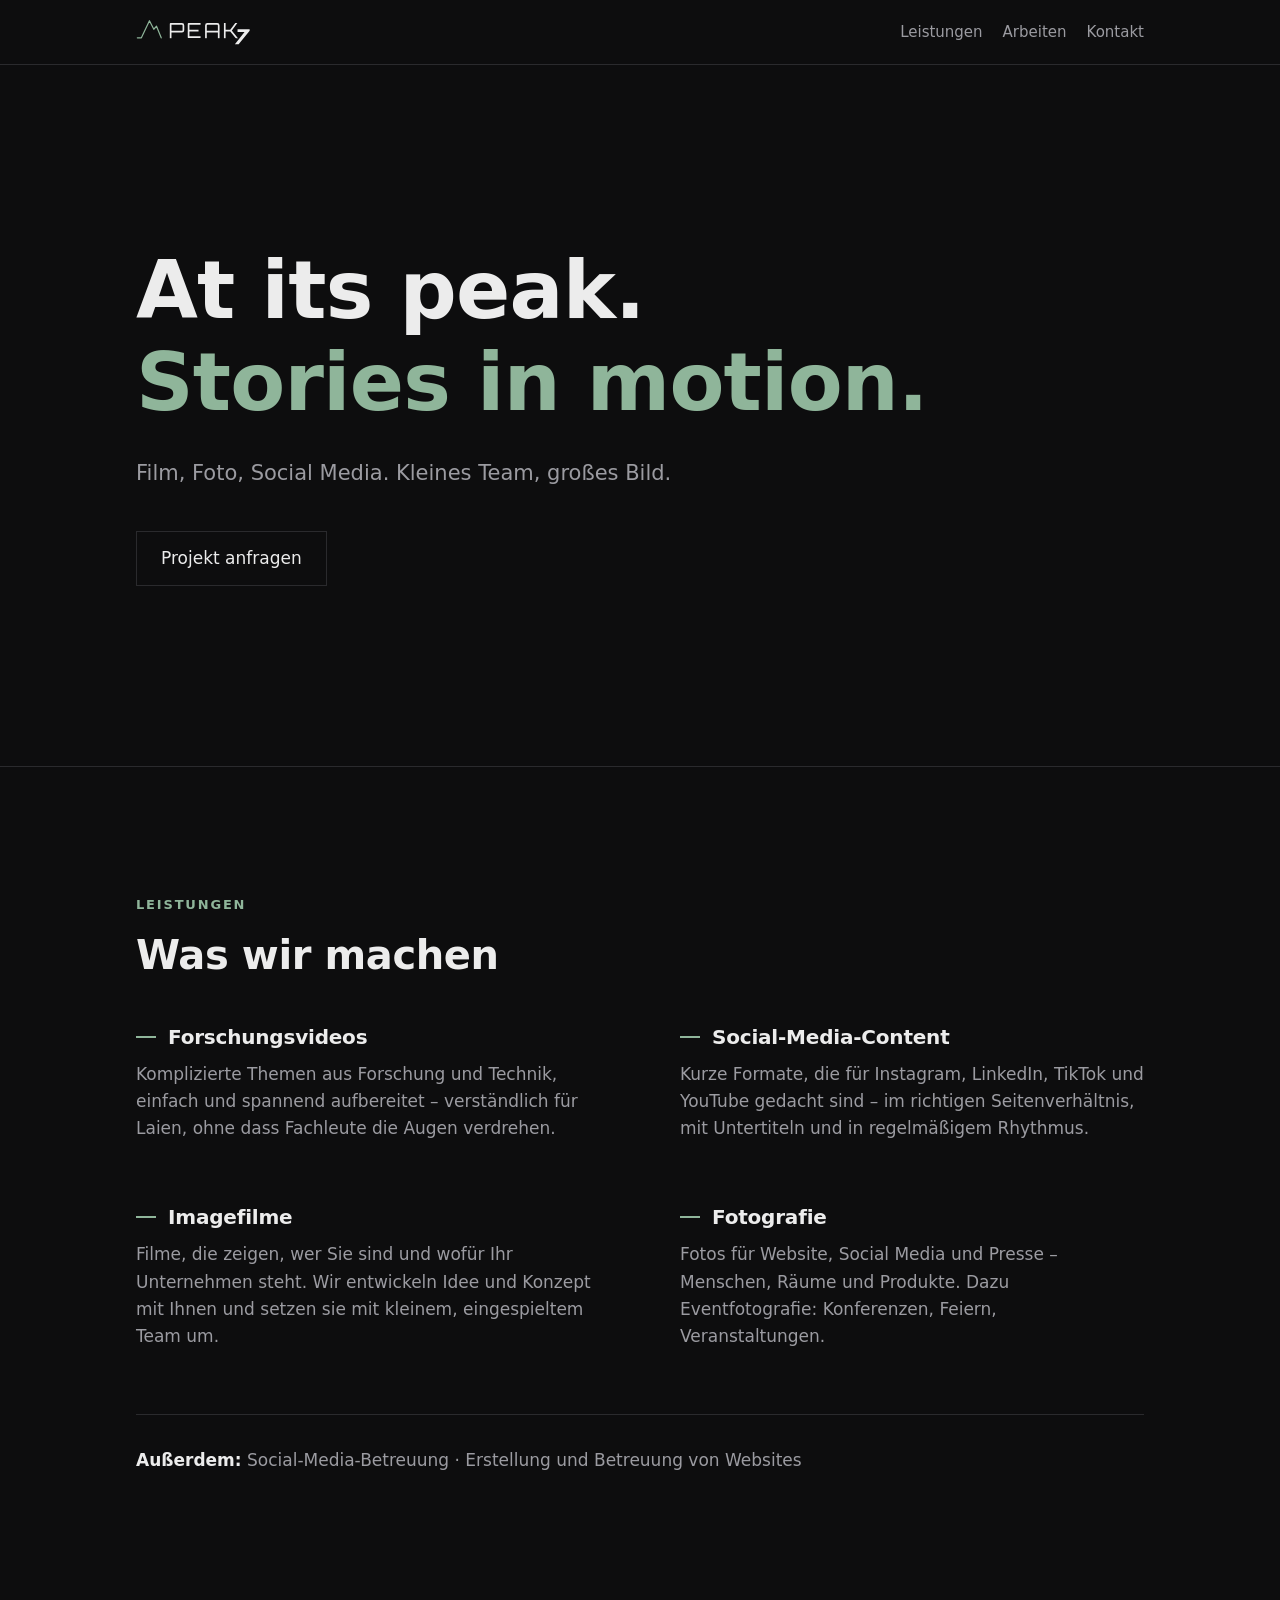
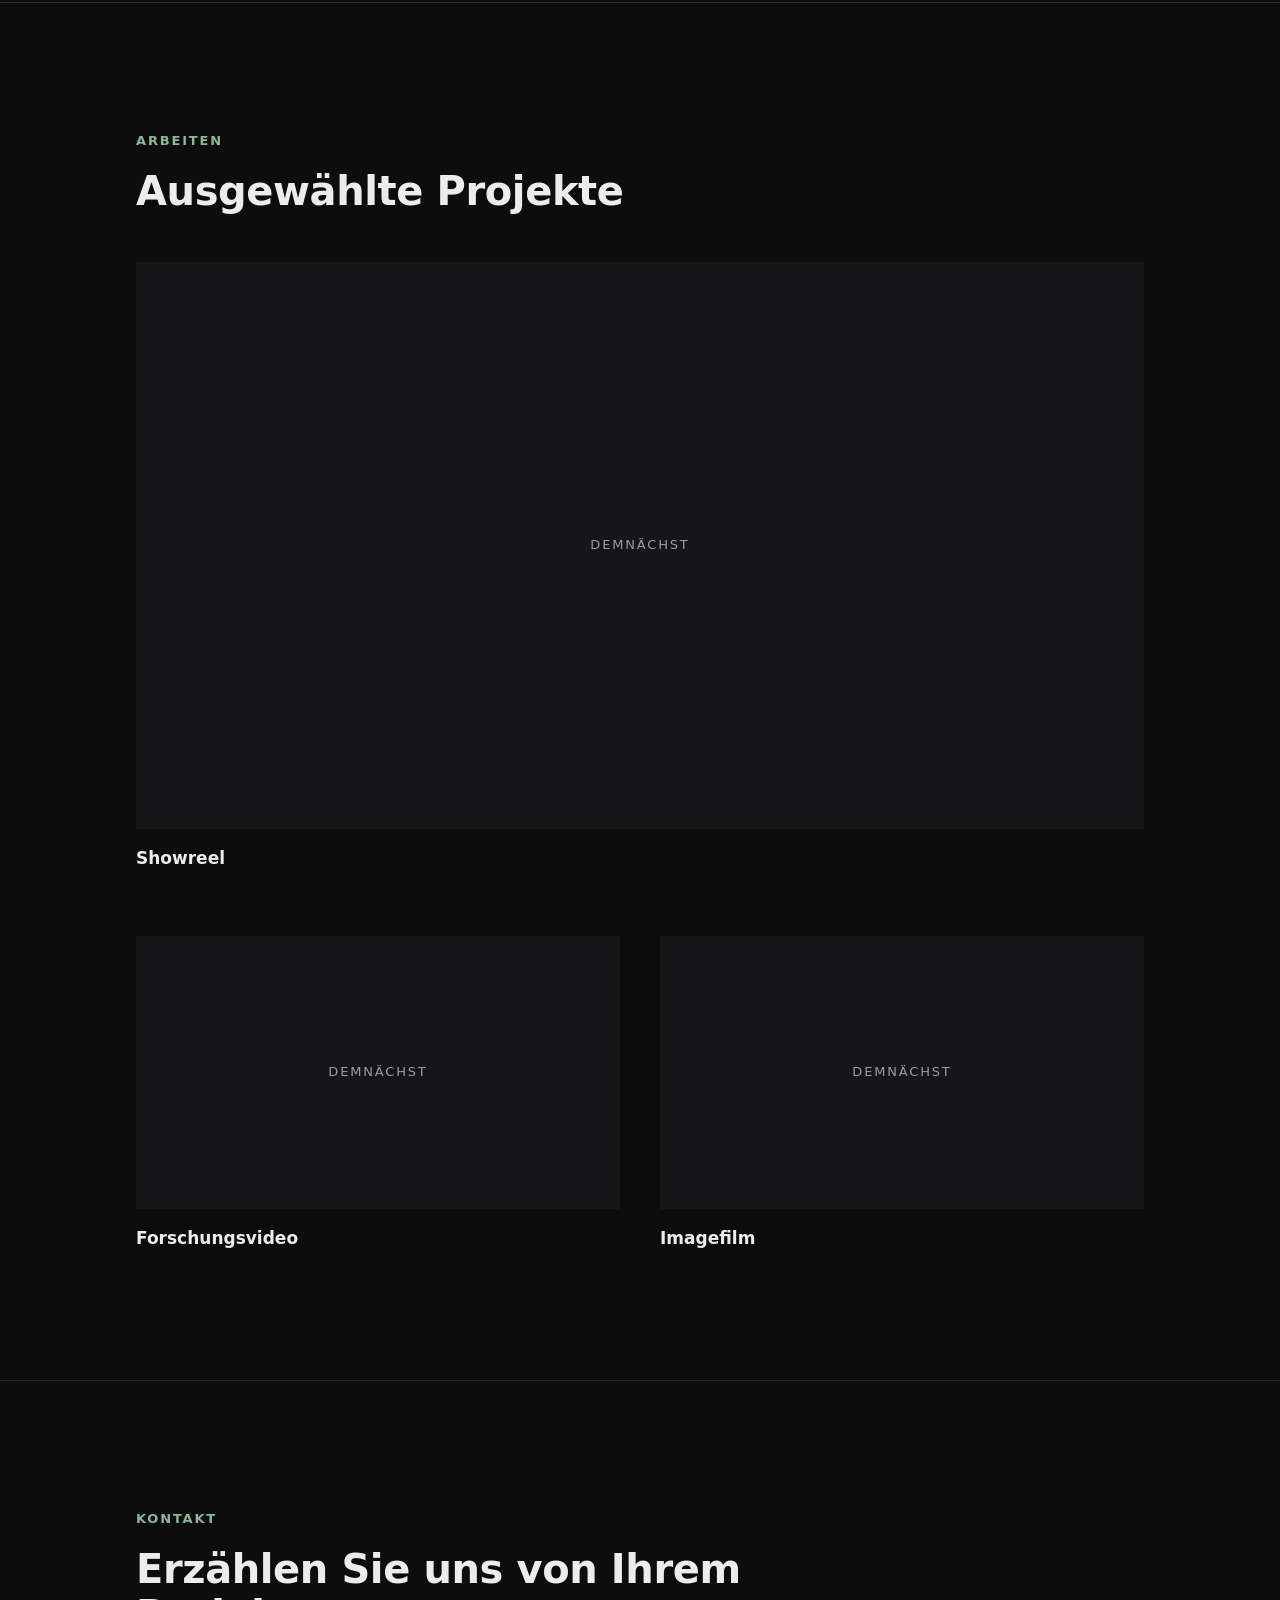
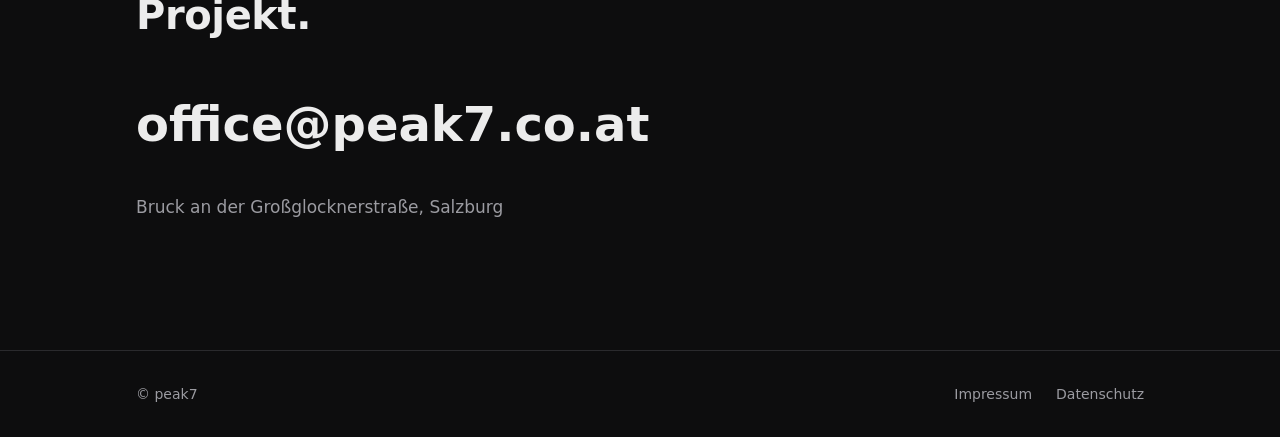
==== commit 56a51425: "Neues Logo: Gratlinie in Salbeigrün - Bildmarke mit zwei Gipfeln und Auslauf statt Quadrat mit Dreie" ====
--- a/public/index.html
+++ b/public/index.html
@@ -14,7 +14,7 @@
 
   <header class="site-header">
     <div class="wrap">
-      <a class="wordmark" href="./"><img src="img/logo.svg" alt="peak7" width="120" height="28"></a>
+      <a class="wordmark" href="./"><img src="img/logo.svg" alt="peak7" width="126" height="28"></a>
       <nav class="nav" aria-label="Hauptnavigation">
         <a href="#leistungen">Leistungen</a>
         <a href="#arbeiten">Arbeiten</a>
